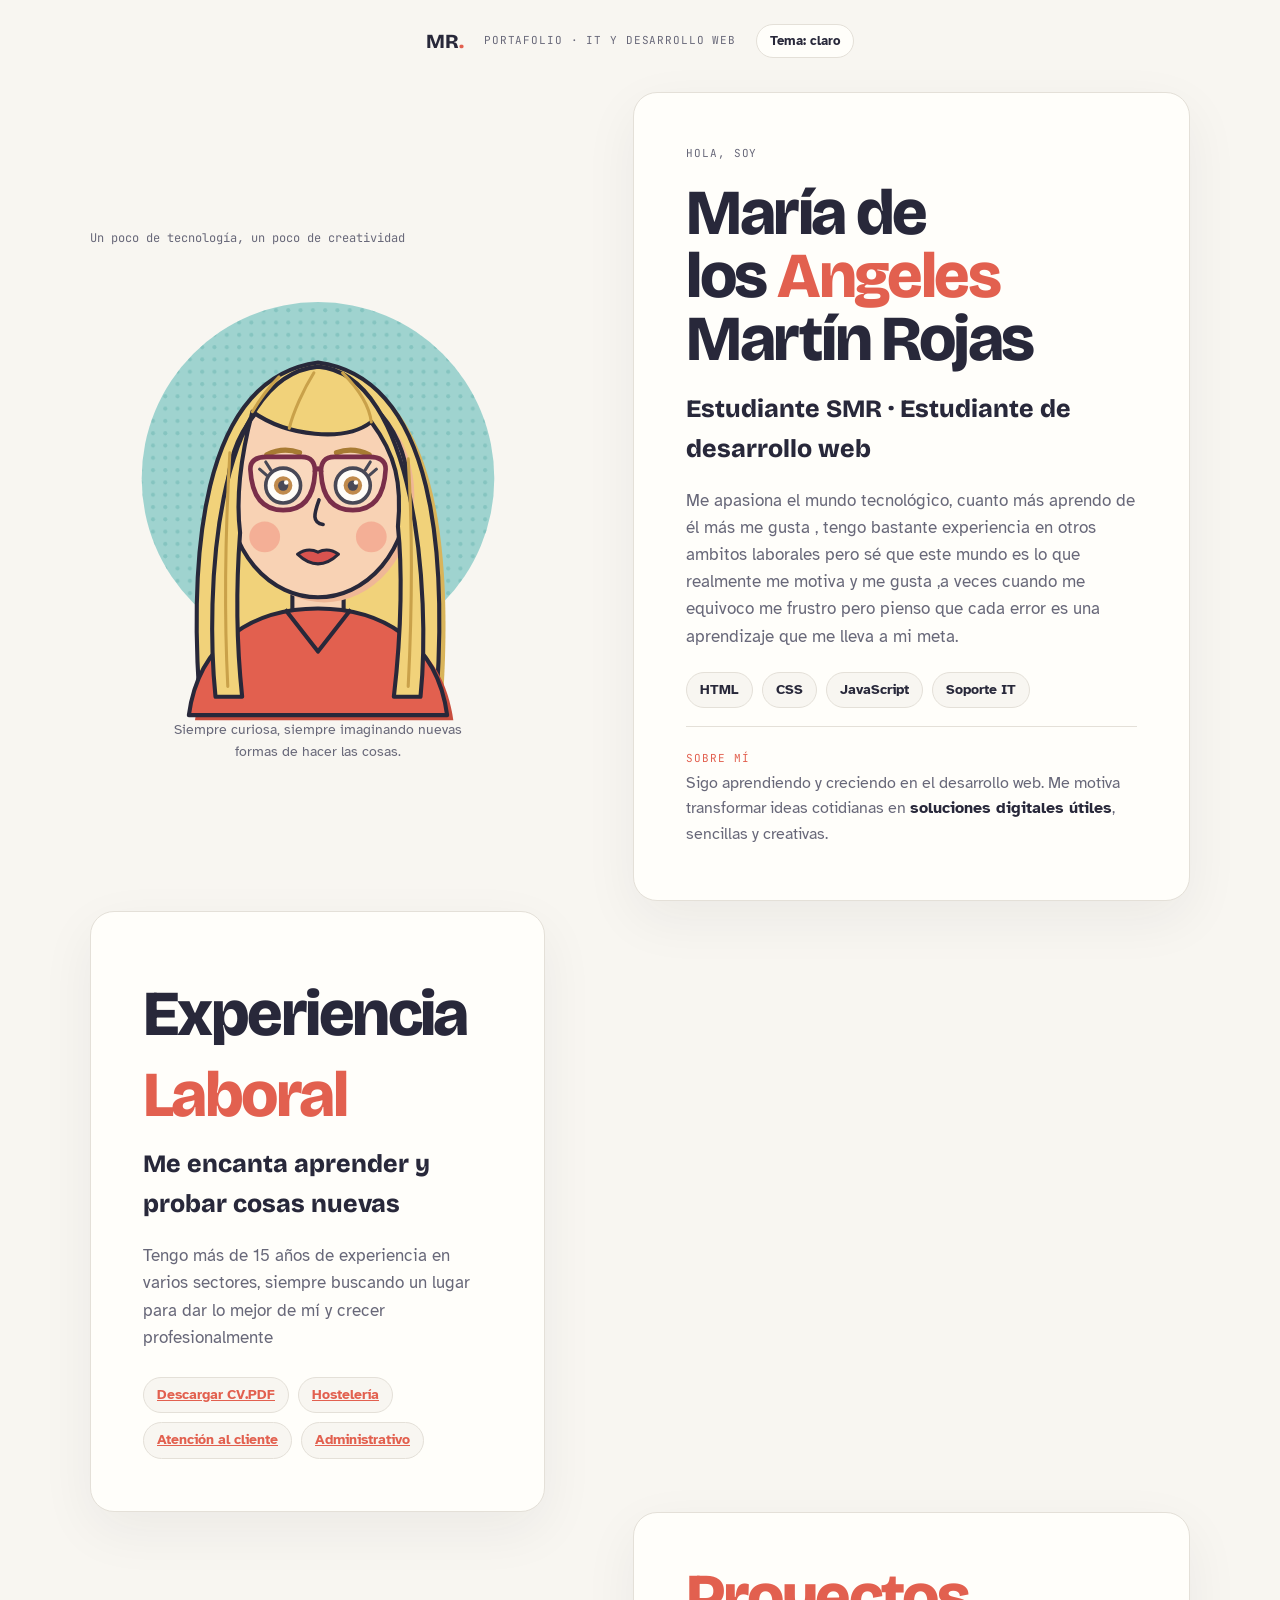
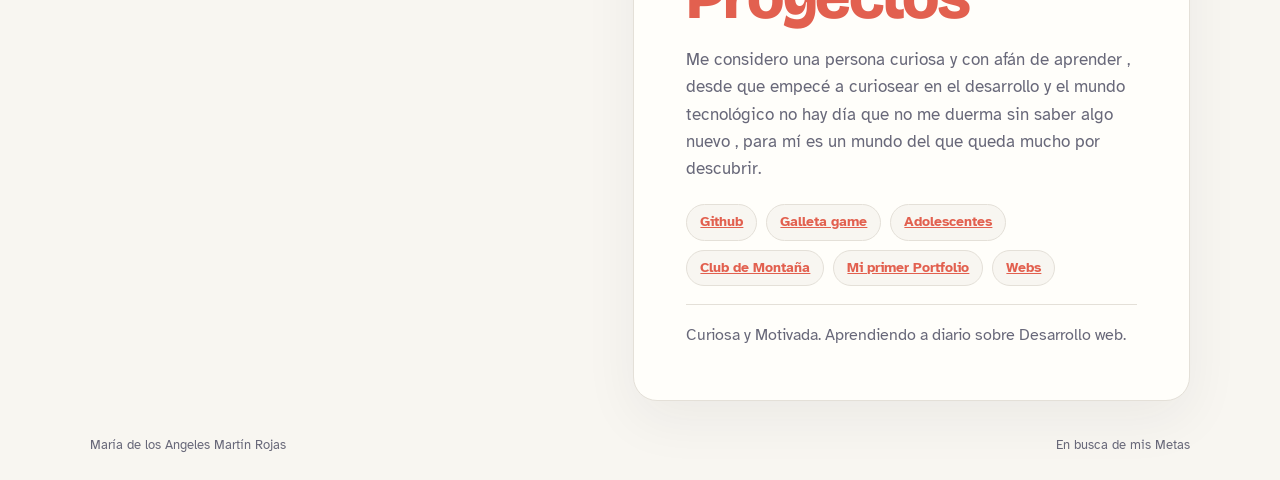
==== index.html @ b2c0e1b3 "avatar usabilidad" ====
<!doctype html>
<html lang="es">
  <head>
    <meta charset="utf-8" />
    <meta
      name="viewport"
      content="width=device-width,initial-scale=1,viewport-fit=cover"
    />
    <meta name="theme-color" content="#f8f6f1" />
    <meta
      name="description"
      content="Portafolio de María de los Angeles Martín Rojas, estudiante de SMR y desarrollo web. Descubre su experiencia, conocimientos y proyectos."
    />
    <link
      rel="canonical"
      href="https://portfoliomarian-a4roq7kuk-marianmmr8-3445.vercel.app/"
    />
    <meta property="og:type" content="website" />
    <meta
      property="og:url"
      content="https://portfoliomarian-a4roq7kuk-marianmmr8-3445.vercel.app/"
    />
    <meta
      property="og:title"
      content="María de los Angeles Martín Rojas | Portafolio"
    />
    <meta
      property="og:description"
      content="Portafolio de María de los Angeles Martín Rojas: experiencia laboral, conocimientos y proyectos de tecnología y desarrollo web."
    />
    <meta
      property="og:image"
      content="https://portfoliomarian-a4roq7kuk-marianmmr8-3445.vercel.app/avatar.png"
    />
    <meta
      property="og:image:alt"
      content="Avatar ilustrado de María de los Angeles Martín Rojas"
    />
    <meta property="og:site_name" content="Portafolio de María Martín Rojas" />
    <meta property="og:locale" content="es_ES" />
    <meta name="twitter:card" content="summary" />
    <meta
      name="twitter:image"
      content="https://portfoliomarian-a4roq7kuk-marianmmr8-3445.vercel.app/avatar.png"
    />
    <meta
      name="twitter:image:alt"
      content="Avatar ilustrado de María de los Angeles Martín Rojas"
    />
    <meta
      name="twitter:title"
      content="María de los Angeles Martín Rojas | Portafolio"
    />
    <meta
      name="twitter:description"
      content="Portafolio de María de los Angeles Martín Rojas: experiencia laboral, conocimientos y proyectos de tecnología y desarrollo web."
    />
    <title>María de los Angeles Martín Rojas | Portafolio</title>
    <script src="theme.js"></script>
    <link
      rel="stylesheet"
      href="https://fonts.googleapis.com/css2?family=Bricolage+Grotesque:opsz,wght@12..96,500;12..96,800&family=Atkinson+Hyperlegible:wght@400;700&family=JetBrains+Mono:wght@400;600&display=swap"
    />
    <link rel="stylesheet" href="styles.css" />
  </head>
  <body>
    <div class="wrap">
      <header class="site-header">
        <a class="brand" href="index.html" aria-label="María Martín Rojas, inicio"
          >MR<span>.</span></a
        >
        <span class="eyebrow">Portafolio · IT y desarrollo web</span>
        <button
          class="theme-toggle"
          type="button"
          data-theme-toggle
          aria-label="Cambiar a modo oscuro"
          aria-pressed="false"
        >
          Tema: claro
        </button>
      </header>

      <main>
        <section class="demo" aria-label="Presentación">
          <div class="stage-box">
            <span class="portrait-label"
              >Un poco de tecnología, un poco de creatividad</span>
            
            <div
              class="stage"
              id="stage"
              role="img"
              aria-label="Avatar ilustrado" >
              <div class="scene" id="scene"></div>
            </div>
            <p class="caption">
              Siempre curiosa, siempre imaginando nuevas formas de hacer las
              cosas.
            </p>
          </div>

          <article class="panel">
            <span class="eyebrow">Hola, soy</span>
            <h1>María de los <em>Angeles</em> Martín Rojas</h1>
            <p class="role">
              Estudiante SMR <span aria-hidden="true">·</span> Estudiante de
              desarrollo web
            </p>
            <p class="intro">
              Me apasiona el mundo tecnológico, cuanto más aprendo de él más me
              gusta , tengo bastante experiencia en otros ambitos laborales pero
              sé que este mundo es lo que realmente me motiva y me gusta ,a
              veces cuando me equivoco me frustro pero pienso que cada error es
              una aprendizaje que me lleva a mi meta.
            </p>
            <ul class="skills" aria-label="Conocimientos">
              <li>HTML</li>
              <li>CSS</li>
              <li>JavaScript</li>
              <li>Soporte IT</li>
            </ul>
            <div class="about">
              <span class="more">Sobre mí</span>
              <p>
                Sigo aprendiendo y creciendo en el desarrollo web. Me motiva
                transformar ideas cotidianas en
                <strong>soluciones digitales útiles</strong>, sencillas y
                creativas.
              </p>
            </div>
          </article>
          </section>
<!-- Seccion trabajo -->

<section class="demo" aria-label="Presentación">
          <div class="stage-box">
            <span class="portrait-label"></span>
          <article class="panel">
            <span class="eyebrow"></span>
            <h1>Experiencia</h1> <h1><em>Laboral</em></h1>
            <p class="role">
              <span aria-hidden="true"> Me encanta aprender y probar cosas nuevas</span> 
            </p>
            <p class="intro">
              Tengo más de 15 años de experiencia en varios sectores, siempre buscando un lugar para dar lo mejor de mí y crecer profesionalmente
             
            </p>
            <ul class="skills" aria-label="Conocimientos">
               <ul class="skills" aria-label="Conocimientos">
                <li><a href="mariancv.pdf" download alt = "descargar cv en pdf">Descargar CV.PDF</a> </li>
              <li><a href="trabajos.html" target="_blank">Hostelería</a> </li>
              <li> <a href="trabajosdependienta.html" target="_blank">Atención al cliente</a></li>
              <li> <a href="trabajosadministrativa.html" target="_blank">Administrativo</a></li>
            </ul>
             </div>
          </article>
</section>

<!-- seccion Proyectos -->
<section class="demo" aria-label="Presentación">
          <div class="stage-box">  </div>
          <article class="panel">
            <h1><em>Proyectos</em></h1>
            <p class="intro">
         Me considero una persona curiosa y con afán de aprender , desde que empecé a curiosear en el desarrollo y el mundo tecnológico no hay día que no me duerma sin saber algo nuevo , para mí es un mundo del que queda mucho por descubrir.
            </p>
            <ul class="skills" aria-label="Conocimientos">
               <li><a href="https://github.com/marianmmr8" target="_blank">Github</a></li>
                <li><a href="https://github.com/marianmmr8/galletagame" target="_blank">Galleta game</a> </li>
              <li> <a href="https://github.com/marianmmr8/adolescentes" target="_blank">Adolescentes</a></li>
              <li> <a href="https://github.com/marianmmr8/Clubdemontana" target="_blank">Club de Montaña</a></li>
            <li> <a href="https://github.com/marianmmr8/github.com-marianmmr8-Portfolio-cv-Marian" target="_blank">Mi primer Portfolio</a></li>
              <li> <a href="https://github.com/marianmmr8/miprimeritaweb-main" target="_blank">Webs</a></li>
            </ul>
          
            <div class="about">
             <p> Curiosa y Motivada. Aprendiendo a diario sobre Desarrollo web. </p>
            </div>
          </article>
          </section>  
         
        </section>
      </main>

      <footer class="site-footer">
        <span>María de los Angeles Martín Rojas</span>
        <span>En busca de mis Metas</span>
      </footer>
    </div>
  
    <script src="script.js" defer></script>
  </body>
</html>
---- styles.css ----
:root {
  color-scheme: light;
  --paper: #f8f6f1;
  --panel: #fffefa;
  --fg: #28283a;
  --muted: #686879;
  --rule: #e4e0d8;
  --accent: #e2604f;
  --accent-ink: #ffffff;
  --line: #28283a;
  --white: #fffdf8;
  --display: "Bricolage Grotesque", "Arial Narrow", system-ui, sans-serif;
  --body: "Atkinson Hyperlegible", system-ui, -apple-system, "Segoe UI", sans-serif;
  --mono: "JetBrains Mono", ui-monospace, "SFMono-Regular", Menlo, monospace;
}

:root[data-theme="dark"] {
  color-scheme: dark;
  --paper: #171821;
  --panel: #222330;
  --fg: #f2f0eb;
  --muted: #b3b2c0;
  --rule: #414252;
  --accent: #ff8978;
  --accent-ink: #222330;
  --line: #28283a;
  --white: #fffdf8;
}

* { box-sizing: border-box; }
html { scroll-behavior: smooth; }
body {
  margin: 0;
  min-height: 100vh;
  background: var(--paper);
  color: var(--fg);
  font-family: var(--body);
  font-size: 16px;
  line-height: 1.6;
  padding: 24px;
}
.wrap { max-width: 1100px; min-height: calc(100vh - 48px); margin: 0 auto; display: grid; grid-template-rows: auto 1fr auto; gap: 34px; }
.site-header { display: flex; justify-content: space-between; align-items: center; gap: 20px; max-width: 1100px;margin: 0 auto;}
.brand { font-family: var(--display); font-weight: 800; font-size: 20px; text-decoration: none; color: var(--fg); }
.brand span { color: var(--accent); }
.eyebrow { font-family: var(--mono); font-size: 11px; letter-spacing: .08em; text-transform: uppercase; color: var(--muted); }
.theme-toggle {
  border: 1px solid var(--rule);
  border-radius: 999px;
  padding: 8px 13px;
  background: var(--panel);
  color: var(--fg);
  font: 600 13px var(--body);
  cursor: pointer;
}
.theme-toggle:hover { border-color: var(--accent); }
.theme-toggle:focus-visible { outline: 3px solid var(--accent); outline-offset: 3px; }
a { color: var(--accent); }
.demo { display: grid; grid-template-columns: minmax(0, .9fr) minmax(0, 1.1fr); gap: clamp(28px, 7vw, 88px); align-items: center; }
.stage-box { display: grid; gap: 10px; min-width: 0; justify-items: center; }
.portrait-label { justify-self: start; font-family: var(--mono); font-size: 12px; color: var(--muted); }
.stage {
  --x: 0; --y: 0; --amp: .8;
  position: relative; width: 100%; max-width: 410px; aspect-ratio: 400 / 440;
  margin: 0 auto; perspective: 1400px; touch-action: pan-y;
}
.head, .scene { position: absolute; inset: 0; transform-style: preserve-3d; }
.scene.enter { animation: enter .45s cubic-bezier(.3,.7,.2,1); }
@keyframes enter { from { opacity: 0; translate: 0 18px; } to { opacity: 1; translate: 0 0; } }
.head { transform: rotate(calc(var(--x) * 3deg)); transform-origin: 50% 70%; }
.layer {
  position: absolute; inset: 0;
  transform: translate3d(
    calc(var(--x) * var(--dx) * var(--amp) * 1px),
    calc(var(--y) * var(--dy) * var(--amp) * 1px),
    0);
  transition: opacity .25s, filter .25s;
  will-change: transform;
}
.layer svg { width: 100%; height: 100%; display: block; overflow: visible; }
.blink svg { transform-origin: 50% 50.5%; animation: blink 5.5s infinite; }
@keyframes blink { 0%, 95%, 100% { transform: scaleY(1); } 97% { transform: scaleY(.08); } }
.caption { max-width: 34ch; text-align: center; margin: 0; color: var(--muted); font-size: 14px; }
.panel { background: var(--panel); border: 1px solid var(--rule); border-radius: 24px; padding: clamp(26px, 5vw, 52px); display: grid; gap: 18px; min-width: 0; box-shadow: 0 18px 55px rgba(40,40,58,.06); }
.panel h1 { font-family: var(--display); font-weight: 800; font-size: clamp(38px, 5vw, 64px); line-height: .99; margin: 0; letter-spacing: -.04em; text-wrap: balance; }
.panel h1 em { font-style: normal; color: var(--accent); }
.role { font-family: var(--display); font-weight: 800; font-size: clamp(19px, 2.2vw, 25px); margin: 0; }
.intro { color: var(--muted); margin: 0; font-size: 17px; }
.skills { display: flex; flex-wrap: wrap; gap: 9px; margin: 4px 0 0; padding: 0; list-style: none; }
.skills li { border: 1px solid var(--rule); border-radius: 999px; padding: 6px 13px; background: var(--paper); font-size: 14px; font-weight: 700; }
.about { border-top: 1px solid var(--rule); padding-top: 18px; color: var(--muted); }
.about p { margin: 0; }
.about strong { color: var(--fg); }
.more { font-family: var(--mono); font-size: 11px; letter-spacing: .08em; text-transform: uppercase; color: var(--accent); }
.site-footer { display: flex; justify-content: space-between; gap: 12px; color: var(--muted); font-size: 13px; }
@media (max-width: 760px) {
  body { padding: 18px; }
  .wrap { min-height: calc(100vh - 36px); gap: 24px; }
  .demo { grid-template-columns: 1fr; gap: 18px; }
  .stage { max-width: 330px; }
  .portrait-label { justify-self: center; }
  .panel { padding: 28px; }
}
@media (max-width: 420px) {
  .site-header { align-items: flex-start; flex-direction: column; gap: 4px; }
  .panel { padding: 24px 20px; }
  .site-footer { flex-direction: column; gap: 2px; }
}
@media (prefers-reduced-motion: reduce) {
  html { scroll-behavior: auto; }
  *, *::before, *::after { animation-duration: .01ms !important; animation-iteration-count: 1 !important; transition-duration: .01ms !important; }
}
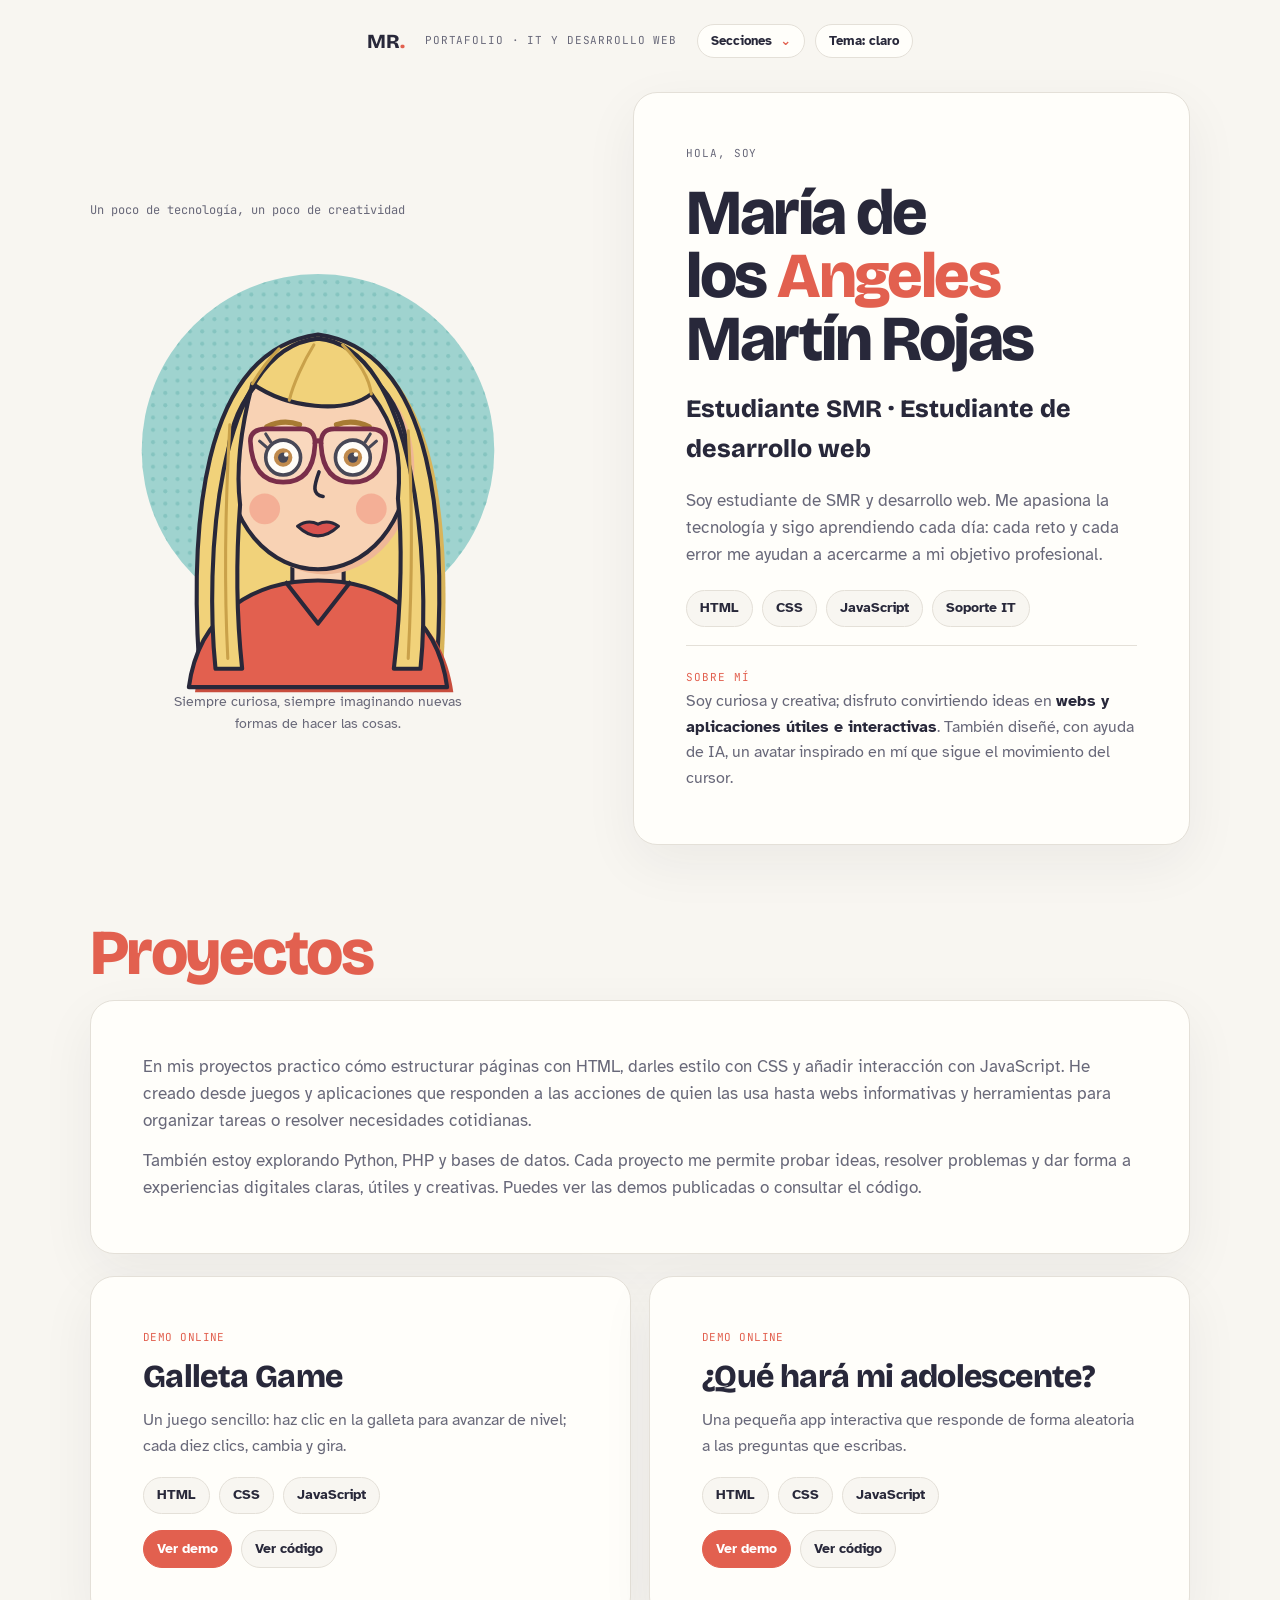
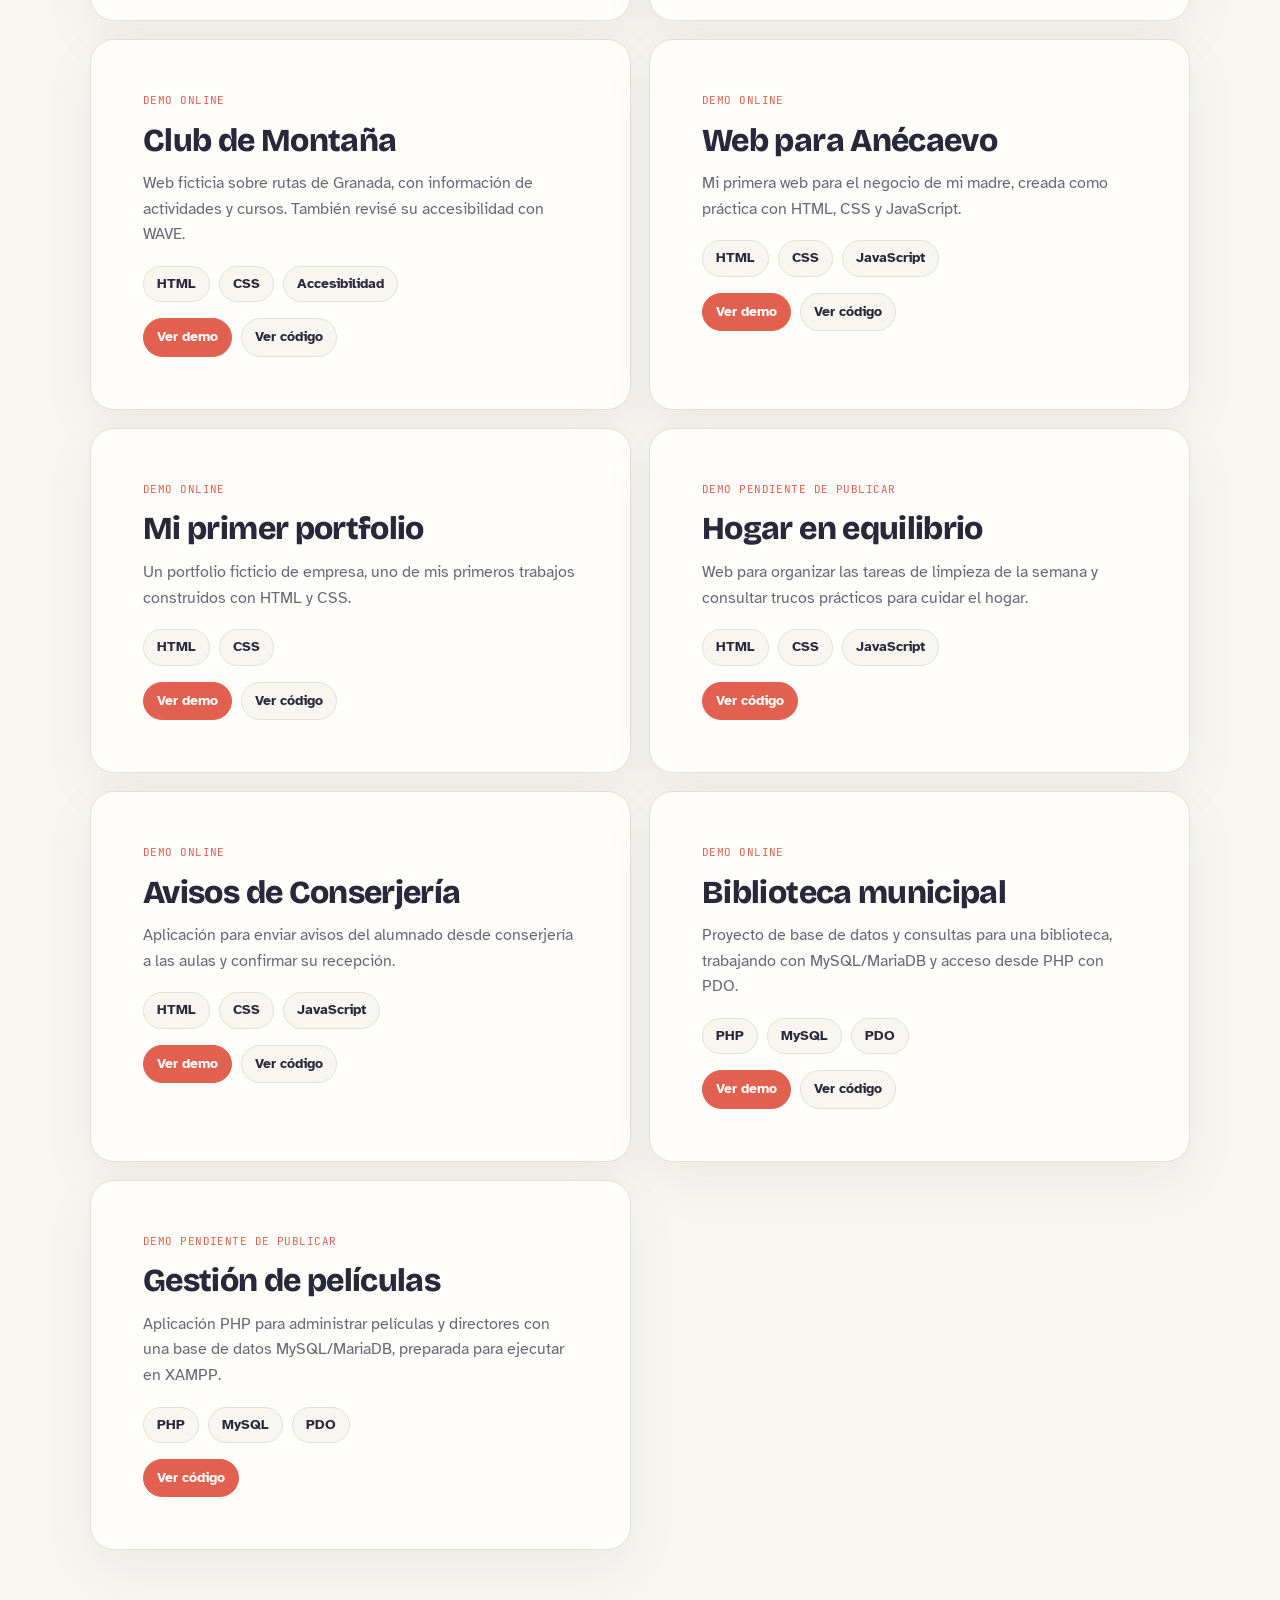
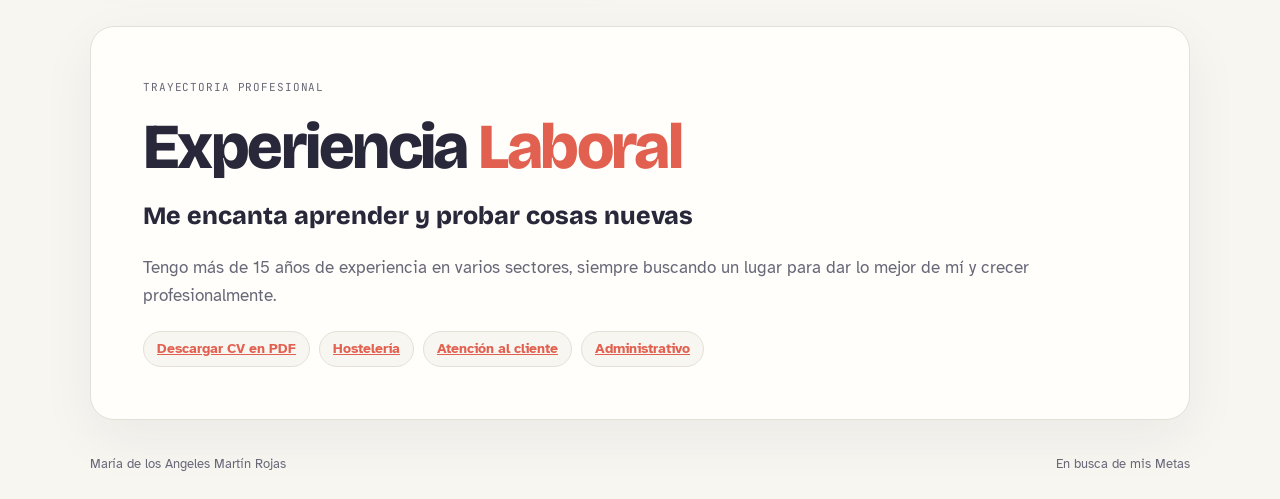
==== commit 2c2901c6: "correccion anchos" ====
--- a/index.html
+++ b/index.html
@@ -13,12 +13,12 @@
     />
     <link
       rel="canonical"
-      href="https://portfoliomarian-a4roq7kuk-marianmmr8-3445.vercel.app/"
+      href="https://portfoliomarian.vercel.app/"
     />
     <meta property="og:type" content="website" />
     <meta
       property="og:url"
-      content="https://portfoliomarian-a4roq7kuk-marianmmr8-3445.vercel.app/"
+      content="https://portfoliomarian.vercel.app/"
     />
     <meta
       property="og:title"
@@ -30,18 +30,21 @@
     />
     <meta
       property="og:image"
-      content="https://portfoliomarian-a4roq7kuk-marianmmr8-3445.vercel.app/avatar.png"
-    />
+      content="https://portfoliomarian.vercel.app/avatar1.911.png"
+    />
+    <meta property="og:image:type" content="image/png" />
+    <meta property="og:image:width" content="1738" />
+    <meta property="og:image:height" content="905" />
     <meta
       property="og:image:alt"
       content="Avatar ilustrado de María de los Angeles Martín Rojas"
     />
     <meta property="og:site_name" content="Portafolio de María Martín Rojas" />
     <meta property="og:locale" content="es_ES" />
-    <meta name="twitter:card" content="summary" />
+    <meta name="twitter:card" content="summary_large_image" />
     <meta
       name="twitter:image"
-      content="https://portfoliomarian-a4roq7kuk-marianmmr8-3445.vercel.app/avatar.png"
+      content="https://portfoliomarian.vercel.app/avatar169.png"
     />
     <meta
       name="twitter:image:alt"
@@ -70,19 +73,29 @@
           >MR<span>.</span></a
         >
         <span class="eyebrow">Portafolio · IT y desarrollo web</span>
-        <button
-          class="theme-toggle"
-          type="button"
-          data-theme-toggle
-          aria-label="Cambiar a modo oscuro"
-          aria-pressed="false"
-        >
-          Tema: claro
-        </button>
+        <div class="header-actions">
+          <details class="section-menu">
+            <summary>Secciones</summary>
+            <nav class="section-menu-links" aria-label="Navegación por secciones">
+              <a href="#about-title">Sobre mí</a>
+              <a href="#experience-title">Experiencia laboral</a>
+              <a href="#projects-title">Proyectos</a>
+            </nav>
+          </details>
+          <button
+            class="theme-toggle"
+            type="button"
+            data-theme-toggle
+            aria-label="Cambiar a modo oscuro"
+            aria-pressed="false"
+          >
+            Tema: claro
+          </button>
+        </div>
       </header>
 
       <main>
-        <section class="demo" aria-label="Presentación">
+        <section class="demo intro-section" aria-label="Presentación">
           <div class="stage-box">
             <span class="portrait-label"
               >Un poco de tecnología, un poco de creatividad</span>
@@ -100,19 +113,17 @@
             </p>
           </div>
 
-          <article class="panel">
+          <article class="panel" aria-labelledby="about-title">
             <span class="eyebrow">Hola, soy</span>
-            <h1>María de los <em>Angeles</em> Martín Rojas</h1>
+            <h1 id="about-title">María de los <em>Angeles</em> Martín Rojas</h1>
             <p class="role">
               Estudiante SMR <span aria-hidden="true">·</span> Estudiante de
               desarrollo web
             </p>
             <p class="intro">
-              Me apasiona el mundo tecnológico, cuanto más aprendo de él más me
-              gusta , tengo bastante experiencia en otros ambitos laborales pero
-              sé que este mundo es lo que realmente me motiva y me gusta ,a
-              veces cuando me equivoco me frustro pero pienso que cada error es
-              una aprendizaje que me lleva a mi meta.
+              Soy estudiante de SMR y desarrollo web. Me apasiona la tecnología
+              y sigo aprendiendo cada día: cada reto y cada error me ayudan a
+              acercarme a mi objetivo profesional.
             </p>
             <ul class="skills" aria-label="Conocimientos">
               <li>HTML</li>
@@ -123,63 +134,214 @@
             <div class="about">
               <span class="more">Sobre mí</span>
               <p>
-                Sigo aprendiendo y creciendo en el desarrollo web. Me motiva
-                transformar ideas cotidianas en
-                <strong>soluciones digitales útiles</strong>, sencillas y
-                creativas.
+                Soy curiosa y creativa; disfruto convirtiendo ideas en
+                <strong>webs y aplicaciones útiles e interactivas</strong>.
+                También diseñé, con ayuda de IA, un avatar inspirado en mí que
+                sigue el movimiento del cursor.
               </p>
             </div>
           </article>
-          </section>
-<!-- Seccion trabajo -->
-
-<section class="demo" aria-label="Presentación">
-          <div class="stage-box">
-            <span class="portrait-label"></span>
+        </section>
+
+        <section class="projects-section" aria-labelledby="projects-title" id="projects">
+          <div class="projects-heading">
+            <h1 id="projects-title"><em>Proyectos</em></h1>
+            <article class="panel project-overview">
+              <p>
+                En mis proyectos practico cómo estructurar páginas con HTML,
+                darles estilo con CSS y añadir interacción con JavaScript.
+                He creado desde juegos y aplicaciones que responden a las
+                acciones de quien las usa hasta webs informativas y herramientas
+                para organizar tareas o resolver necesidades cotidianas.
+              </p>
+              <p>
+                También estoy explorando Python, PHP y bases de datos. Cada
+                proyecto me permite probar ideas, resolver problemas y dar
+                forma a experiencias digitales claras, útiles y creativas.
+                Puedes ver las demos publicadas o consultar el código.
+              </p>
+            </article>
+          </div>
+
+          <div class="project-grid">
+            <article class="panel project-card">
+              <span class="project-status">Demo online</span>
+              <h2>Galleta Game</h2>
+              <p>
+                Un juego sencillo: haz clic en la galleta para avanzar de nivel;
+                cada diez clics, cambia y gira.
+              </p>
+              <ul class="skills" aria-label="Tecnologías de Galleta Game">
+                <li>HTML</li>
+                <li>CSS</li>
+                <li>JavaScript</li>
+              </ul>
+              <div class="project-links">
+                <a href="https://galletitagame.netlify.app" target="_blank" rel="noopener noreferrer">Ver demo</a>
+                <a href="https://github.com/marianmmr8/galletagame" target="_blank" rel="noopener noreferrer">Ver código</a>
+              </div>
+            </article>
+
+            <article class="panel project-card">
+              <span class="project-status">Demo online</span>
+              <h2>¿Qué hará mi adolescente?</h2>
+              <p>
+                Una pequeña app interactiva que responde de forma aleatoria a
+                las preguntas que escribas.
+              </p>
+              <ul class="skills" aria-label="Tecnologías de ¿Qué hará mi adolescente?">
+                <li>HTML</li>
+                <li>CSS</li>
+                <li>JavaScript</li>
+              </ul>
+              <div class="project-links">
+                <a href="https://queharamiadolescente.netlify.app" target="_blank" rel="noopener noreferrer">Ver demo</a>
+                <a href="https://github.com/marianmmr8/adolescentes" target="_blank" rel="noopener noreferrer">Ver código</a>
+              </div>
+            </article>
+
+            <article class="panel project-card">
+              <span class="project-status">Demo online</span>
+              <h2>Club de Montaña</h2>
+              <p>
+                Web ficticia sobre rutas de Granada, con información de
+                actividades y cursos. También revisé su accesibilidad con WAVE.
+              </p>
+              <ul class="skills" aria-label="Tecnologías de Club de Montaña">
+                <li>HTML</li>
+                <li>CSS</li>
+                <li>Accesibilidad</li>
+              </ul>
+              <div class="project-links">
+                <a href="https://clubdemontana.netlify.app" target="_blank" rel="noopener noreferrer">Ver demo</a>
+                <a href="https://github.com/marianmmr8/Clubdemontana" target="_blank" rel="noopener noreferrer">Ver código</a>
+              </div>
+            </article>
+
+            <article class="panel project-card">
+              <span class="project-status">Demo online</span>
+              <h2>Web para Anécaevo</h2>
+              <p>
+                Mi primera web para el negocio de mi madre, creada como práctica
+                con HTML, CSS y JavaScript.
+              </p>
+              <ul class="skills" aria-label="Tecnologías de la web para Anécaevo">
+                <li>HTML</li>
+                <li>CSS</li>
+                <li>JavaScript</li>
+              </ul>
+              <div class="project-links">
+                <a href="https://anecaevo.netlify.app" target="_blank" rel="noopener noreferrer">Ver demo</a>
+                <a href="https://github.com/marianmmr8/miprimeritaweb-main" target="_blank" rel="noopener noreferrer">Ver código</a>
+              </div>
+            </article>
+
+            <article class="panel project-card">
+              <span class="project-status">Demo online</span>
+              <h2>Mi primer portfolio</h2>
+              <p>
+                Un portfolio ficticio de empresa, uno de mis primeros trabajos
+                construidos con HTML y CSS.
+              </p>
+              <ul class="skills" aria-label="Tecnologías de Mi primer portfolio">
+                <li>HTML</li>
+                <li>CSS</li>
+              </ul>
+              <div class="project-links">
+                <a href="https://mariansweb.netlify.app" target="_blank" rel="noopener noreferrer">Ver demo</a>
+                <a href="https://github.com/marianmmr8/PORTFOLIO-N1" target="_blank" rel="noopener noreferrer">Ver código</a>
+              </div>
+            </article>
+
+            <article class="panel project-card">
+              <span class="project-status">Demo pendiente de publicar</span>
+              <h2>Hogar en equilibrio</h2>
+              <p>
+                Web para organizar las tareas de limpieza de la semana y
+                consultar trucos prácticos para cuidar el hogar.
+              </p>
+              <ul class="skills" aria-label="Tecnologías de Hogar en equilibrio">
+                <li>HTML</li>
+                <li>CSS</li>
+                <li>JavaScript</li>
+              </ul>
+              <div class="project-links">
+                <a href="https://github.com/marianmmr8/proyecto-web-amas-de-casa" target="_blank" rel="noopener noreferrer">Ver código</a>
+              </div>
+            </article>
+
+            <article class="panel project-card">
+              <span class="project-status">Demo online</span>
+              <h2>Avisos de Conserjería</h2>
+              <p>
+                Aplicación para enviar avisos del alumnado desde conserjería a
+                las aulas y confirmar su recepción.
+              </p>
+              <ul class="skills" aria-label="Tecnologías de Avisos de Conserjería">
+                <li>HTML</li>
+                <li>CSS</li>
+                <li>JavaScript</li>
+              </ul>
+              <div class="project-links">
+                <a href="https://avisos-conserjeria.vercel.app/" target="_blank" rel="noopener noreferrer">Ver demo</a>
+                <a href="https://github.com/marianmmr8/avisos-conserjeria" target="_blank" rel="noopener noreferrer">Ver código</a>
+              </div>
+            </article>
+
+            <article class="panel project-card">
+              <span class="project-status">Demo online</span>
+              <h2>Biblioteca municipal</h2>
+              <p>
+                Proyecto de base de datos y consultas para una biblioteca,
+                trabajando con MySQL/MariaDB y acceso desde PHP con PDO.
+              </p>
+              <ul class="skills" aria-label="Tecnologías de Biblioteca municipal">
+                <li>PHP</li>
+                <li>MySQL</li>
+                <li>PDO</li>
+              </ul>
+              <div class="project-links">
+                <a href="https://regbibliotecamunicipal.vercel.app/" target="_blank" rel="noopener noreferrer">Ver demo</a>
+                <a href="https://github.com/marianmmr8/biblioteca" target="_blank" rel="noopener noreferrer">Ver código</a>
+              </div>
+            </article>
+
+            <article class="panel project-card">
+              <span class="project-status">Demo pendiente de publicar</span>
+              <h2>Gestión de películas</h2>
+              <p>
+                Aplicación PHP para administrar películas y directores con una
+                base de datos MySQL/MariaDB, preparada para ejecutar en XAMPP.
+              </p>
+              <ul class="skills" aria-label="Tecnologías de Gestión de películas">
+                <li>PHP</li>
+                <li>MySQL</li>
+                <li>PDO</li>
+              </ul>
+              <div class="project-links">
+                <a href="https://github.com/marianmmr8/peliculas" target="_blank" rel="noopener noreferrer">Ver código</a>
+              </div>
+            </article>
+
+          </div>
+        </section>
+
+        <section class="experience-section" aria-labelledby="experience-title" id="experience">
           <article class="panel">
-            <span class="eyebrow"></span>
-            <h1>Experiencia</h1> <h1><em>Laboral</em></h1>
-            <p class="role">
-              <span aria-hidden="true"> Me encanta aprender y probar cosas nuevas</span> 
+            <span class="eyebrow">Trayectoria profesional</span>
+            <h1 id="experience-title">Experiencia <em>Laboral</em></h1>
+            <p class="role">Me encanta aprender y probar cosas nuevas</p>
+            <p class="intro">
+              Tengo más de 15 años de experiencia en varios sectores, siempre
+              buscando un lugar para dar lo mejor de mí y crecer profesionalmente.
             </p>
-            <p class="intro">
-              Tengo más de 15 años de experiencia en varios sectores, siempre buscando un lugar para dar lo mejor de mí y crecer profesionalmente
-             
-            </p>
-            <ul class="skills" aria-label="Conocimientos">
-               <ul class="skills" aria-label="Conocimientos">
-                <li><a href="mariancv.pdf" download alt = "descargar cv en pdf">Descargar CV.PDF</a> </li>
-              <li><a href="trabajos.html" target="_blank">Hostelería</a> </li>
-              <li> <a href="trabajosdependienta.html" target="_blank">Atención al cliente</a></li>
-              <li> <a href="trabajosadministrativa.html" target="_blank">Administrativo</a></li>
+            <ul class="skills" aria-label="Experiencia y currículum">
+              <li><a href="mariancv.pdf" download>Descargar CV en PDF</a></li>
+              <li><a href="trabajos.html" target="_blank" rel="noopener noreferrer">Hostelería</a></li>
+              <li><a href="trabajosdependienta.html" target="_blank" rel="noopener noreferrer">Atención al cliente</a></li>
+              <li><a href="trabajosadministrativa.html" target="_blank" rel="noopener noreferrer">Administrativo</a></li>
             </ul>
-             </div>
           </article>
-</section>
-
-<!-- seccion Proyectos -->
-<section class="demo" aria-label="Presentación">
-          <div class="stage-box">  </div>
-          <article class="panel">
-            <h1><em>Proyectos</em></h1>
-            <p class="intro">
-         Me considero una persona curiosa y con afán de aprender , desde que empecé a curiosear en el desarrollo y el mundo tecnológico no hay día que no me duerma sin saber algo nuevo , para mí es un mundo del que queda mucho por descubrir.
-            </p>
-            <ul class="skills" aria-label="Conocimientos">
-               <li><a href="https://github.com/marianmmr8" target="_blank">Github</a></li>
-                <li><a href="https://github.com/marianmmr8/galletagame" target="_blank">Galleta game</a> </li>
-              <li> <a href="https://github.com/marianmmr8/adolescentes" target="_blank">Adolescentes</a></li>
-              <li> <a href="https://github.com/marianmmr8/Clubdemontana" target="_blank">Club de Montaña</a></li>
-            <li> <a href="https://github.com/marianmmr8/github.com-marianmmr8-Portfolio-cv-Marian" target="_blank">Mi primer Portfolio</a></li>
-              <li> <a href="https://github.com/marianmmr8/miprimeritaweb-main" target="_blank">Webs</a></li>
-            </ul>
-          
-            <div class="about">
-             <p> Curiosa y Motivada. Aprendiendo a diario sobre Desarrollo web. </p>
-            </div>
-          </article>
-          </section>  
-         
         </section>
       </main>
 
--- a/styles.css
+++ b/styles.css
@@ -40,10 +40,21 @@
   padding: 24px;
 }
 .wrap { max-width: 1100px; min-height: calc(100vh - 48px); margin: 0 auto; display: grid; grid-template-rows: auto 1fr auto; gap: 34px; }
+main { display: grid; align-content: start; gap: clamp(42px, 7vw, 76px); }
 .site-header { display: flex; justify-content: space-between; align-items: center; gap: 20px; max-width: 1100px;margin: 0 auto;}
+.header-actions { display: flex; align-items: center; gap: 10px; }
 .brand { font-family: var(--display); font-weight: 800; font-size: 20px; text-decoration: none; color: var(--fg); }
 .brand span { color: var(--accent); }
 .eyebrow { font-family: var(--mono); font-size: 11px; letter-spacing: .08em; text-transform: uppercase; color: var(--muted); }
+.section-menu { position: relative; }
+.section-menu summary { border: 1px solid var(--rule); border-radius: 999px; padding: 8px 13px; background: var(--panel); color: var(--fg); font: 600 13px var(--body); cursor: pointer; list-style: none; }
+.section-menu summary::-webkit-details-marker { display: none; }
+.section-menu summary::after { content: "⌄"; margin-left: 8px; color: var(--accent); }
+.section-menu[open] summary { border-color: var(--accent); }
+.section-menu summary:focus-visible { outline: 3px solid var(--accent); outline-offset: 3px; }
+.section-menu-links { position: absolute; z-index: 2; top: calc(100% + 8px); right: 0; display: grid; min-width: 190px; gap: 4px; padding: 8px; border: 1px solid var(--rule); border-radius: 14px; background: var(--panel); box-shadow: 0 12px 30px rgba(40,40,58,.14); }
+.section-menu-links a { padding: 8px 10px; border-radius: 8px; color: var(--fg); font-size: 14px; text-decoration: none; }
+.section-menu-links a:hover, .section-menu-links a:focus-visible { background: var(--paper); color: var(--accent); outline: none; }
 .theme-toggle {
   border: 1px solid var(--rule);
   border-radius: 999px;
@@ -57,6 +68,15 @@
 .theme-toggle:focus-visible { outline: 3px solid var(--accent); outline-offset: 3px; }
 a { color: var(--accent); }
 .demo { display: grid; grid-template-columns: minmax(0, .9fr) minmax(0, 1.1fr); gap: clamp(28px, 7vw, 88px); align-items: center; }
+.intro-section {
+  grid-template-columns: minmax(0, .9fr) minmax(0, 1.1fr);
+  gap: clamp(28px, 7vw, 88px);
+  align-items: stretch;
+}
+.intro-section .stage-box { width: 100%; align-content: center; }
+.intro-section .stage { max-width: 410px; }
+.intro-section > .panel { width: 100%; max-width: none; margin: 0; }
+.experience-section > .panel { width: 100%; }
 .stage-box { display: grid; gap: 10px; min-width: 0; justify-items: center; }
 .portrait-label { justify-self: start; font-family: var(--mono); font-size: 12px; color: var(--muted); }
 .stage {
@@ -84,6 +104,22 @@
 .panel { background: var(--panel); border: 1px solid var(--rule); border-radius: 24px; padding: clamp(26px, 5vw, 52px); display: grid; gap: 18px; min-width: 0; box-shadow: 0 18px 55px rgba(40,40,58,.06); }
 .panel h1 { font-family: var(--display); font-weight: 800; font-size: clamp(38px, 5vw, 64px); line-height: .99; margin: 0; letter-spacing: -.04em; text-wrap: balance; }
 .panel h1 em { font-style: normal; color: var(--accent); }
+.projects-section { display: grid; gap: 22px; }
+.projects-heading { display: grid; gap: 16px; }
+.projects-heading h1 { font-family: var(--display); font-weight: 800; font-size: clamp(38px, 5vw, 64px); line-height: .99; margin: 0; letter-spacing: -.04em; }
+.projects-heading h1 em { font-style: normal; color: var(--accent); }
+.project-overview { width: 100%; gap: 12px; }
+.project-overview p { margin: 0; color: var(--muted); font-size: 17px; }
+.project-grid { display: grid; grid-template-columns: repeat(2, minmax(0, 1fr)); gap: 18px; }
+.project-card { align-content: start; gap: 14px; }
+.project-card h2 { font-family: var(--display); font-weight: 800; font-size: clamp(24px, 3vw, 32px); line-height: 1.05; margin: 0; letter-spacing: -.02em; text-wrap: balance; }
+.project-card > p { color: var(--muted); margin: 0; }
+.project-status { font-family: var(--mono); font-size: 11px; letter-spacing: .04em; text-transform: uppercase; color: var(--accent); }
+.project-links { display: flex; flex-wrap: wrap; gap: 9px; margin-top: 2px; }
+.project-links a { border: 1px solid var(--rule); border-radius: 999px; padding: 7px 13px; background: var(--paper); color: var(--fg); font-size: 14px; font-weight: 700; text-decoration: none; }
+.project-links a:first-child { border-color: var(--accent); background: var(--accent); color: var(--accent-ink); }
+.project-links a:hover { border-color: var(--accent); }
+.project-links a:focus-visible { outline: 3px solid var(--accent); outline-offset: 3px; }
 .role { font-family: var(--display); font-weight: 800; font-size: clamp(19px, 2.2vw, 25px); margin: 0; }
 .intro { color: var(--muted); margin: 0; font-size: 17px; }
 .skills { display: flex; flex-wrap: wrap; gap: 9px; margin: 4px 0 0; padding: 0; list-style: none; }
@@ -97,12 +133,14 @@
   body { padding: 18px; }
   .wrap { min-height: calc(100vh - 36px); gap: 24px; }
   .demo { grid-template-columns: 1fr; gap: 18px; }
+  .project-grid { grid-template-columns: 1fr; }
   .stage { max-width: 330px; }
   .portrait-label { justify-self: center; }
   .panel { padding: 28px; }
 }
 @media (max-width: 420px) {
   .site-header { align-items: flex-start; flex-direction: column; gap: 4px; }
+  .header-actions { width: 100%; justify-content: space-between; }
   .panel { padding: 24px 20px; }
   .site-footer { flex-direction: column; gap: 2px; }
 }
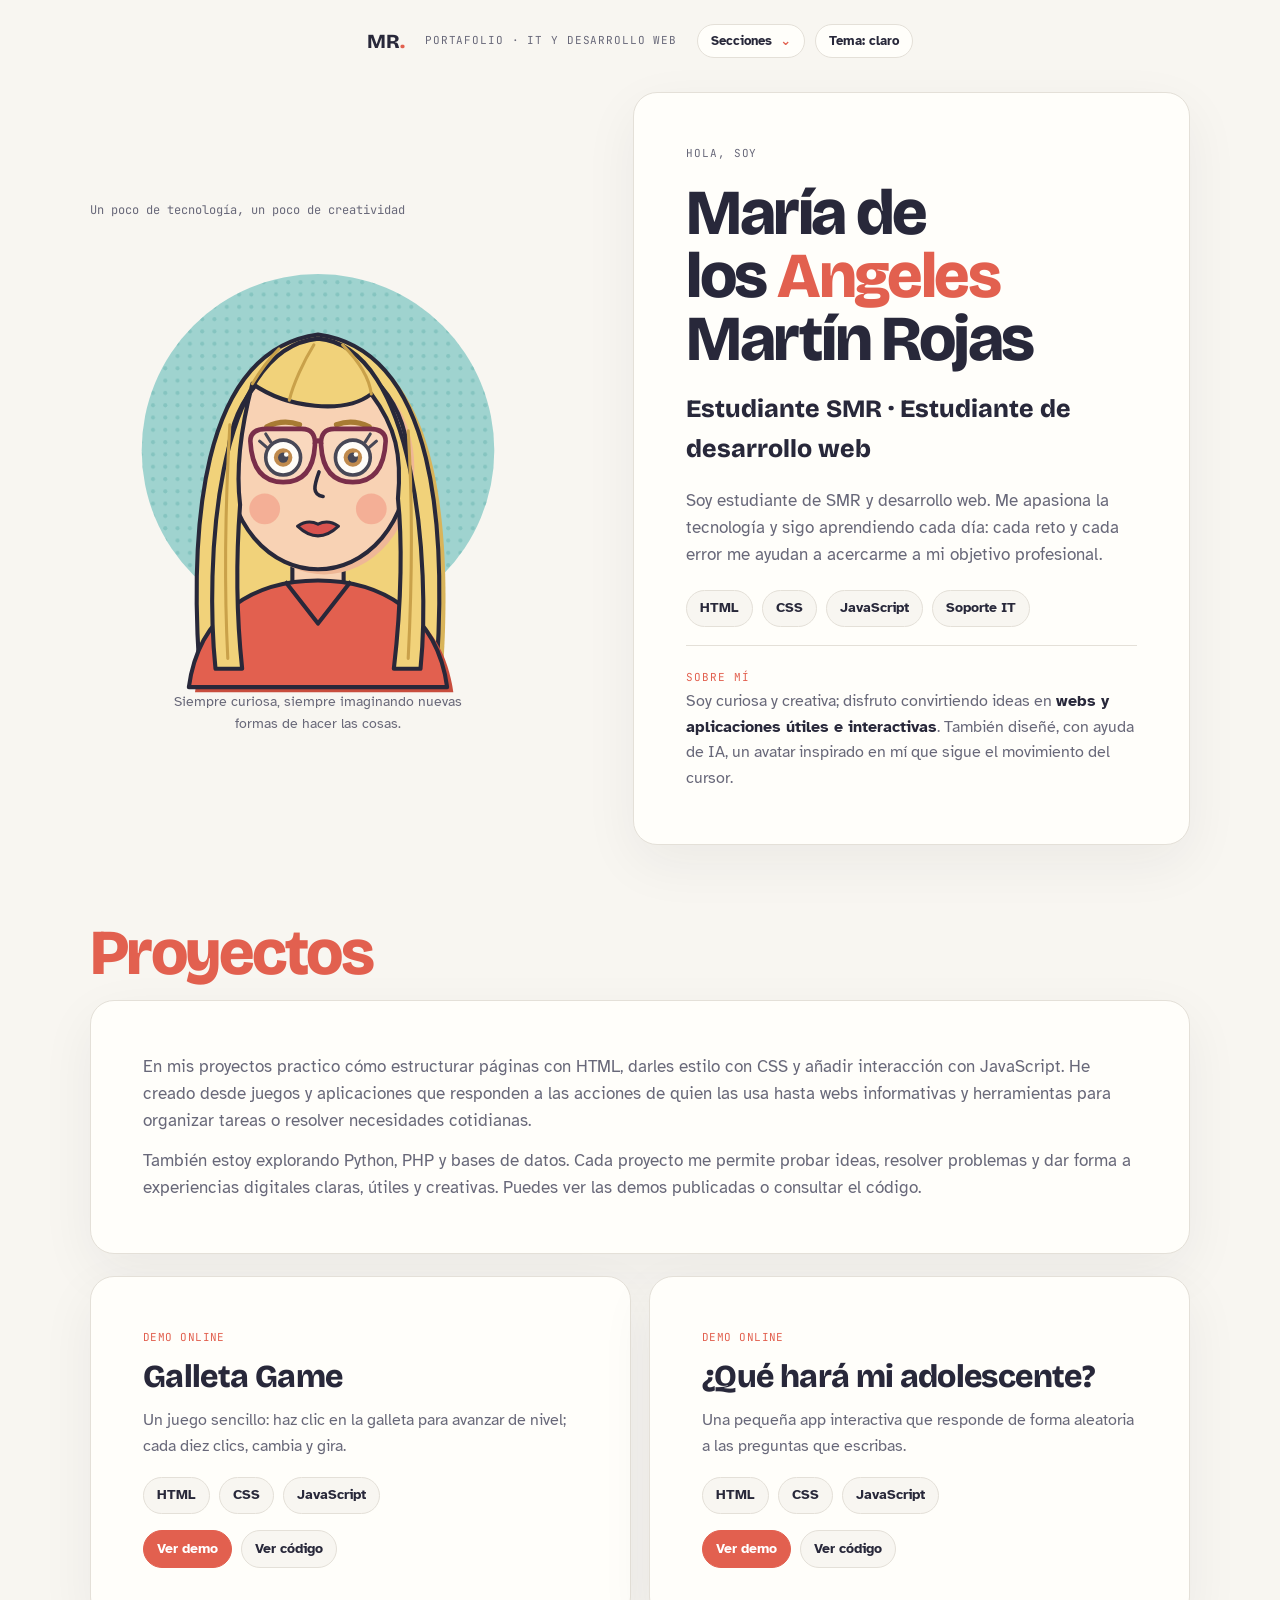
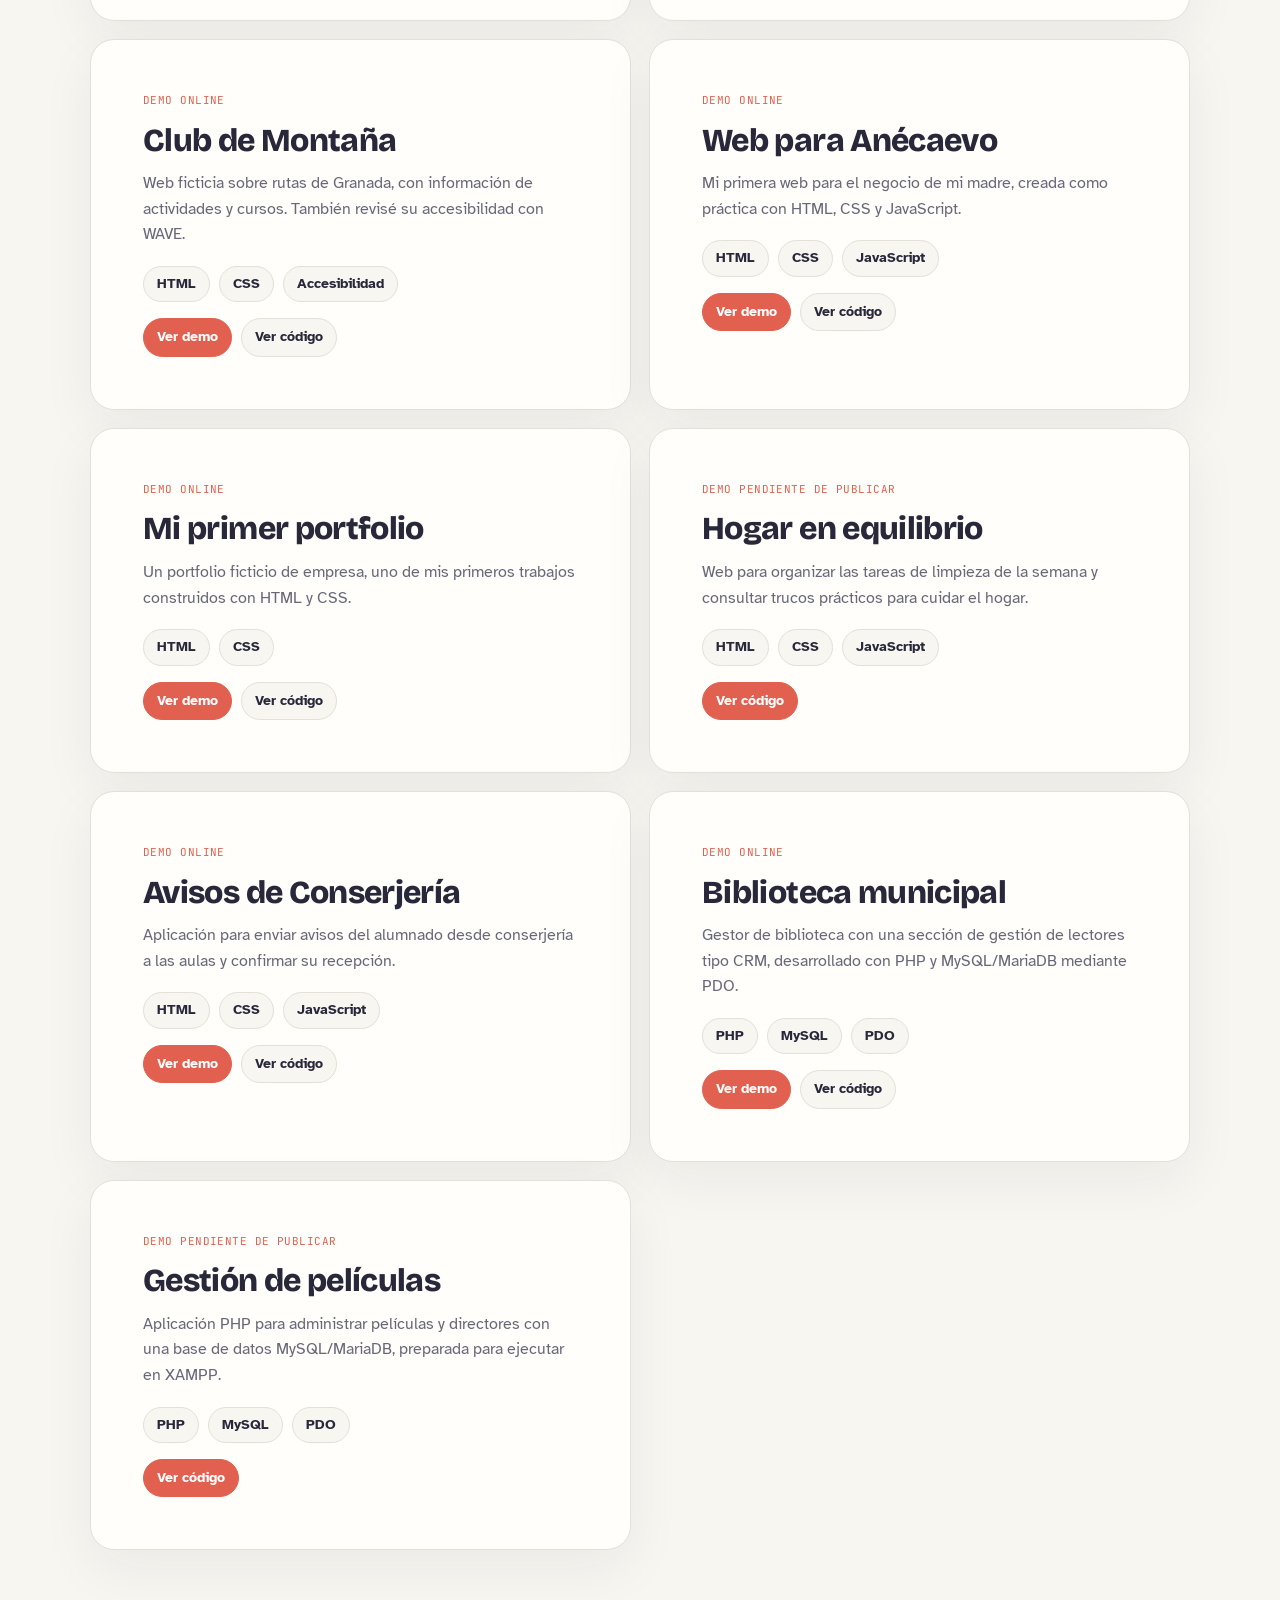
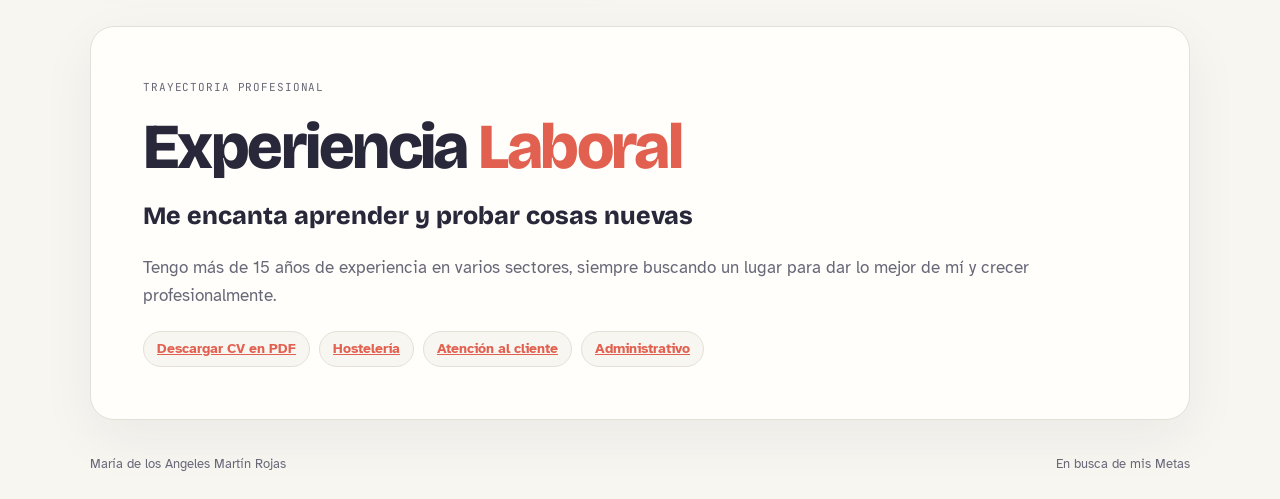
==== commit c8a7399c: "dominio biblioteca subido" ====
--- a/index.html
+++ b/index.html
@@ -292,8 +292,8 @@
               <span class="project-status">Demo online</span>
               <h2>Biblioteca municipal</h2>
               <p>
-                Proyecto de base de datos y consultas para una biblioteca,
-                trabajando con MySQL/MariaDB y acceso desde PHP con PDO.
+                Gestor de biblioteca con una sección de gestión de lectores
+                tipo CRM, desarrollado con PHP y MySQL/MariaDB mediante PDO.
               </p>
               <ul class="skills" aria-label="Tecnologías de Biblioteca municipal">
                 <li>PHP</li>
@@ -301,7 +301,7 @@
                 <li>PDO</li>
               </ul>
               <div class="project-links">
-                <a href="https://regbibliotecamunicipal.vercel.app/" target="_blank" rel="noopener noreferrer">Ver demo</a>
+                <a href="https://bibliotecaapp.freedev.app/" target="_blank" rel="noopener noreferrer">Ver demo</a>
                 <a href="https://github.com/marianmmr8/biblioteca" target="_blank" rel="noopener noreferrer">Ver código</a>
               </div>
             </article>
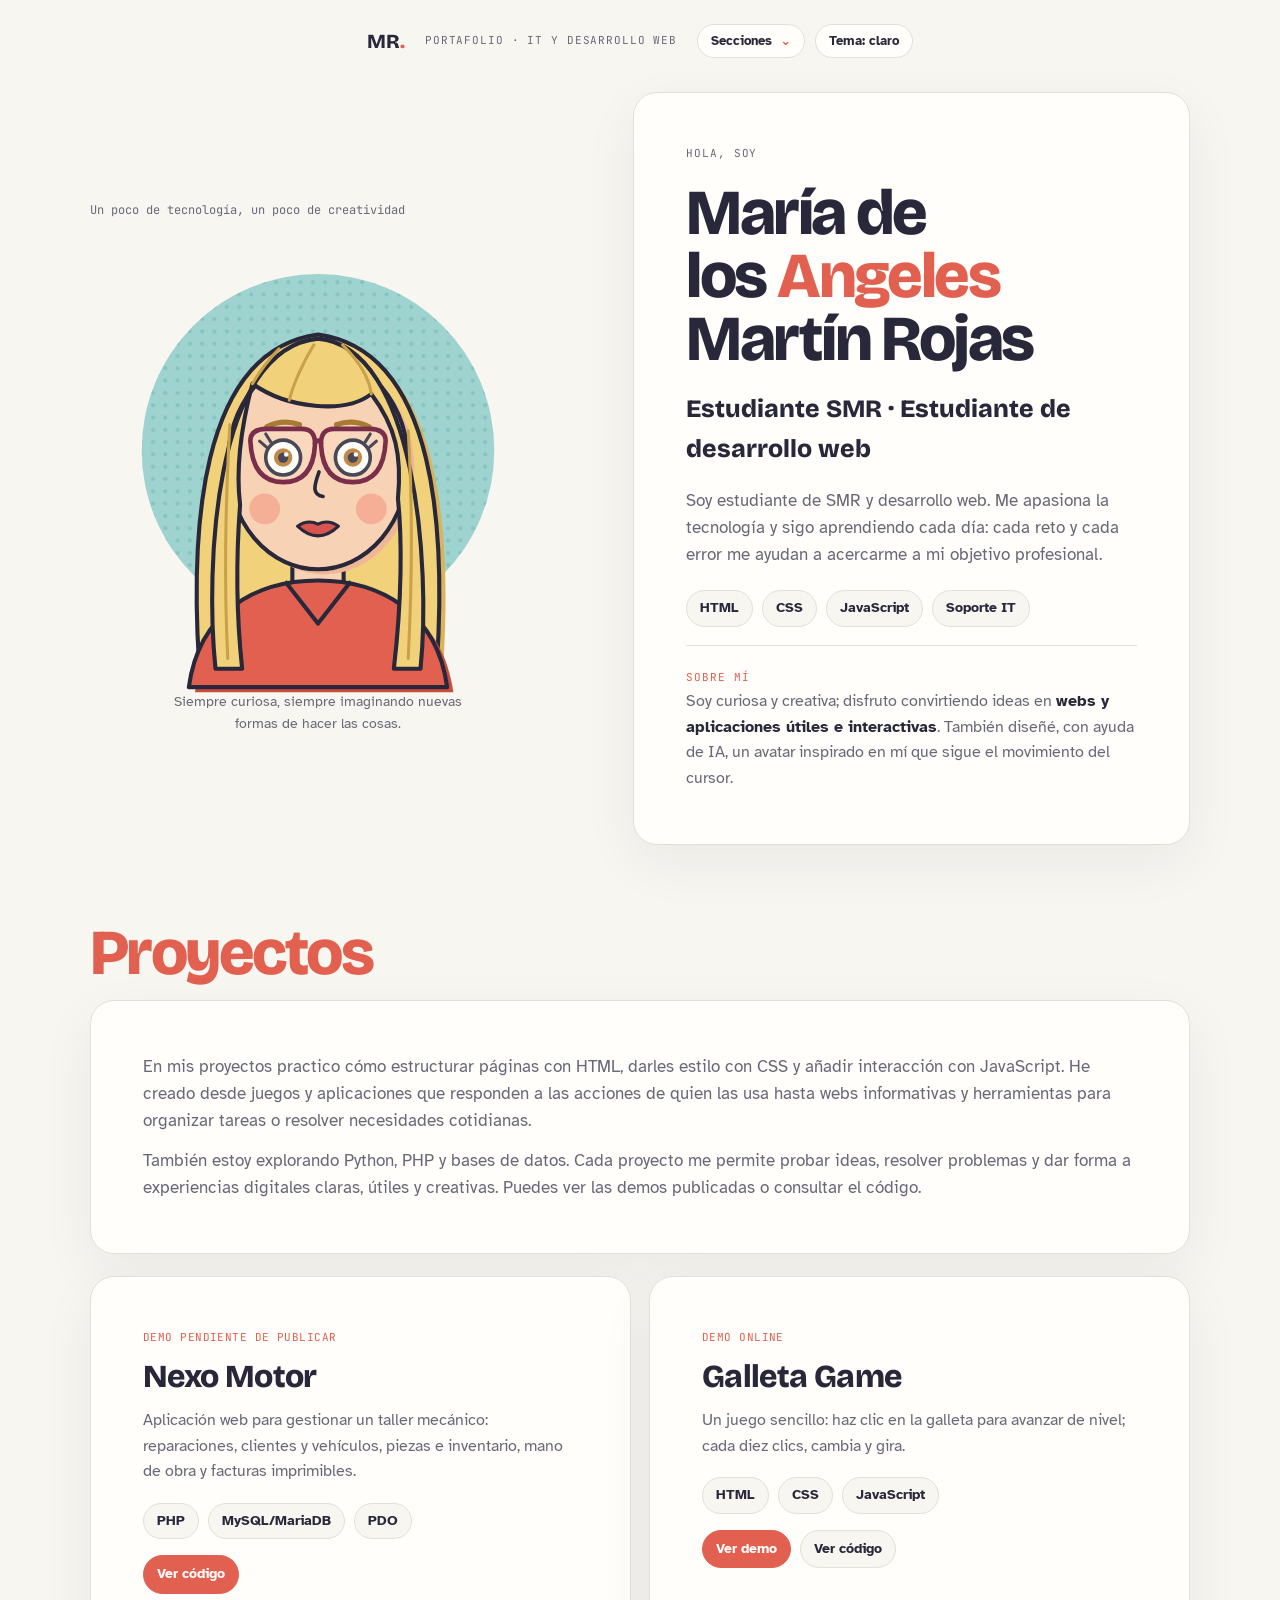
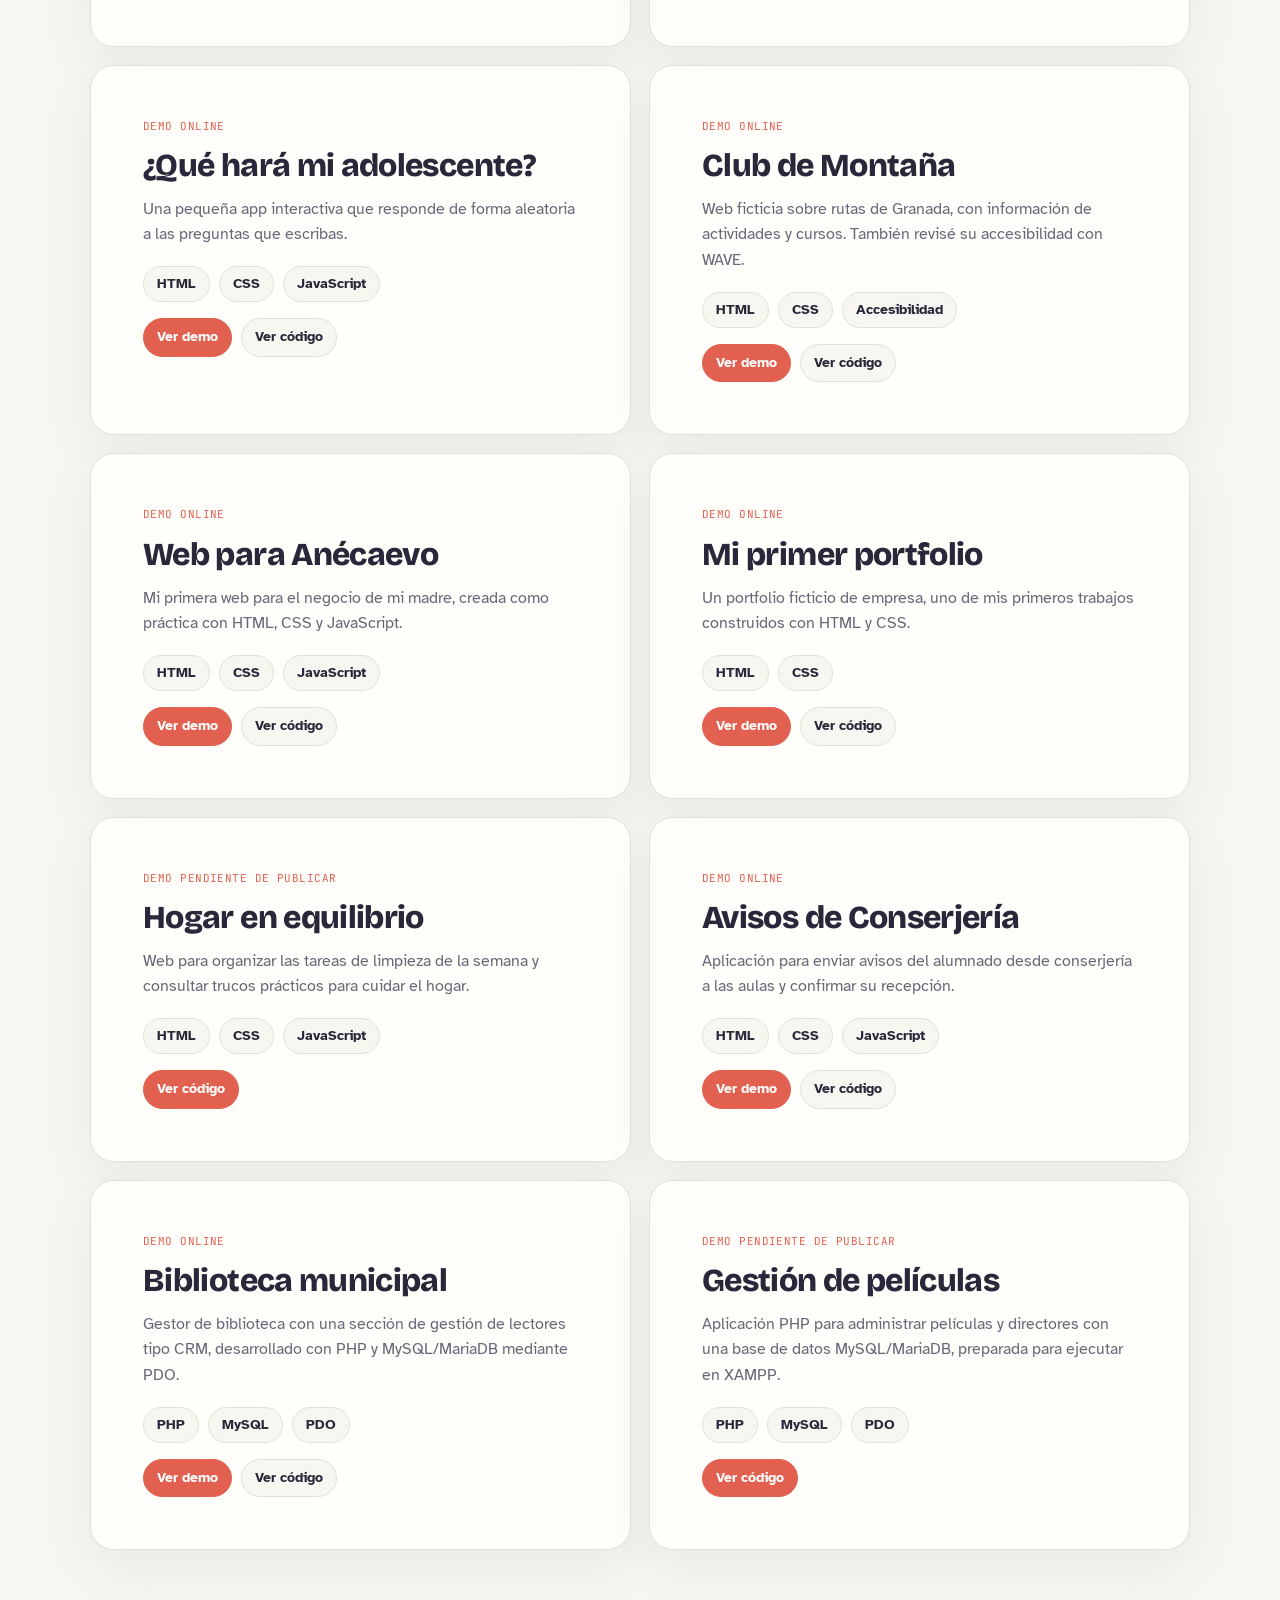
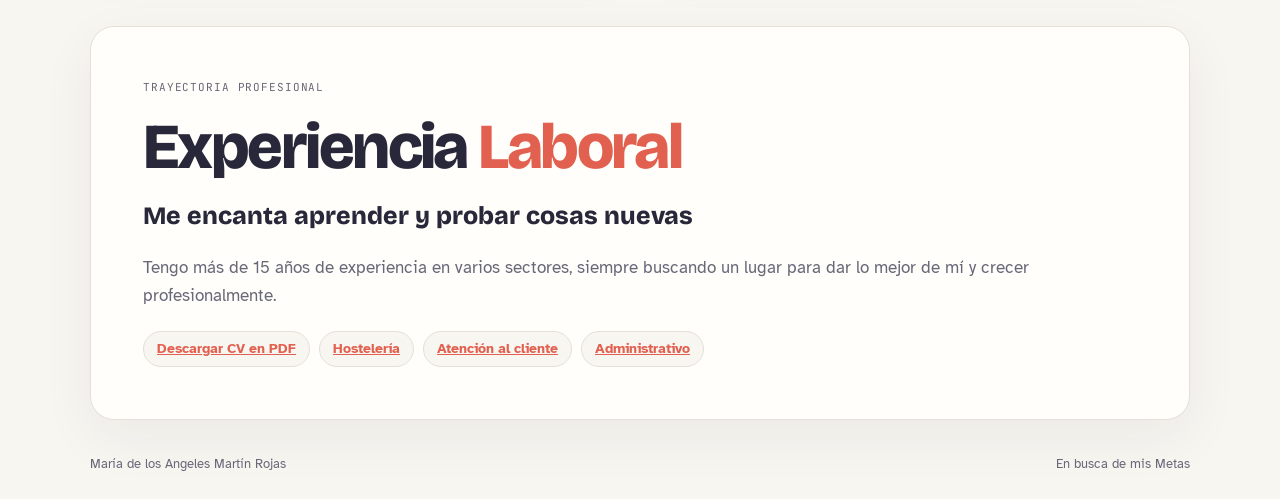
==== commit b234aae2: "taller añadido" ====
--- a/index.html
+++ b/index.html
@@ -165,6 +165,24 @@
 
           <div class="project-grid">
             <article class="panel project-card">
+              <span class="project-status">Demo pendiente de publicar</span>
+              <h2>Nexo Motor</h2>
+              <p>
+                Aplicación web para gestionar un taller mecánico: reparaciones,
+                clientes y vehículos, piezas e inventario, mano de obra y facturas
+                imprimibles.
+              </p>
+              <ul class="skills" aria-label="Tecnologías de Nexo Motor">
+                <li>PHP</li>
+                <li>MySQL/MariaDB</li>
+                <li>PDO</li>
+              </ul>
+              <div class="project-links">
+                <a href="https://github.com/marianmmr8/taller-mecanico" target="_blank" rel="noopener noreferrer">Ver código</a>
+              </div>
+            </article>
+
+            <article class="panel project-card">
               <span class="project-status">Demo online</span>
               <h2>Galleta Game</h2>
               <p>
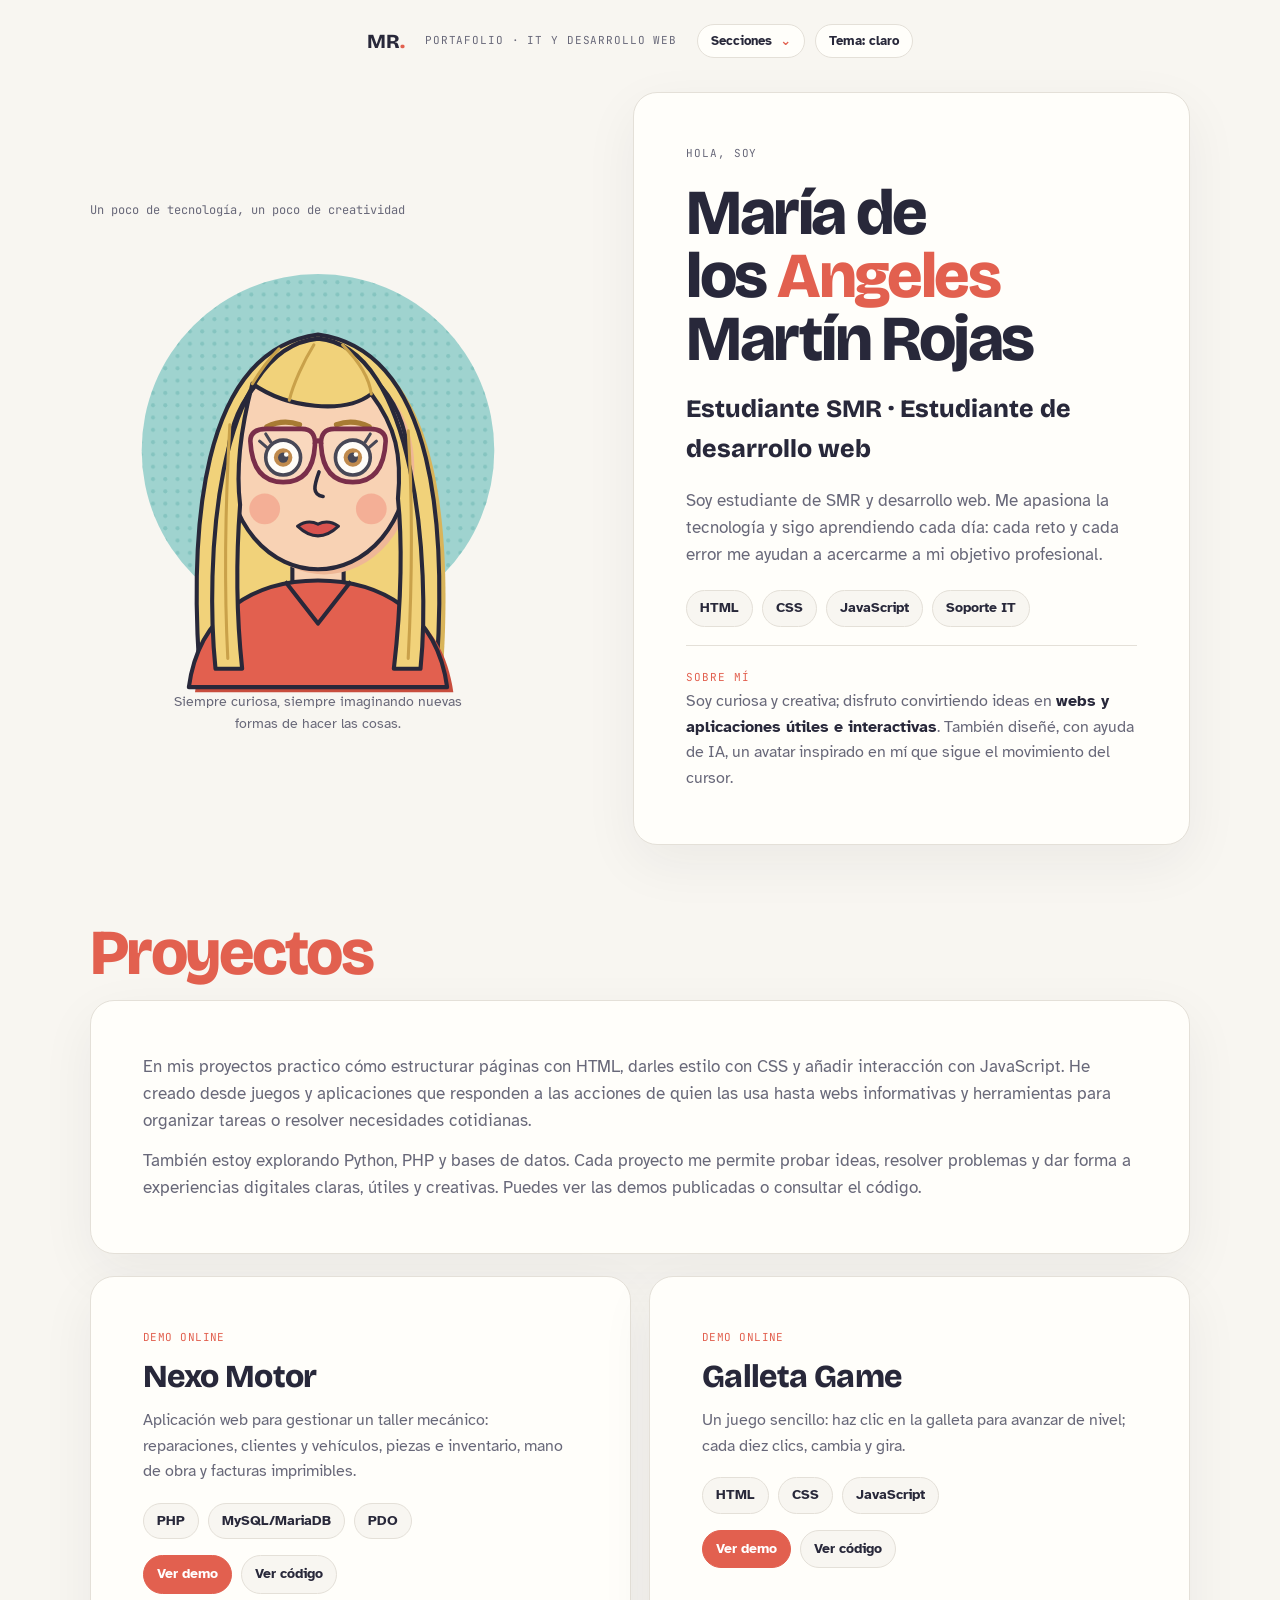
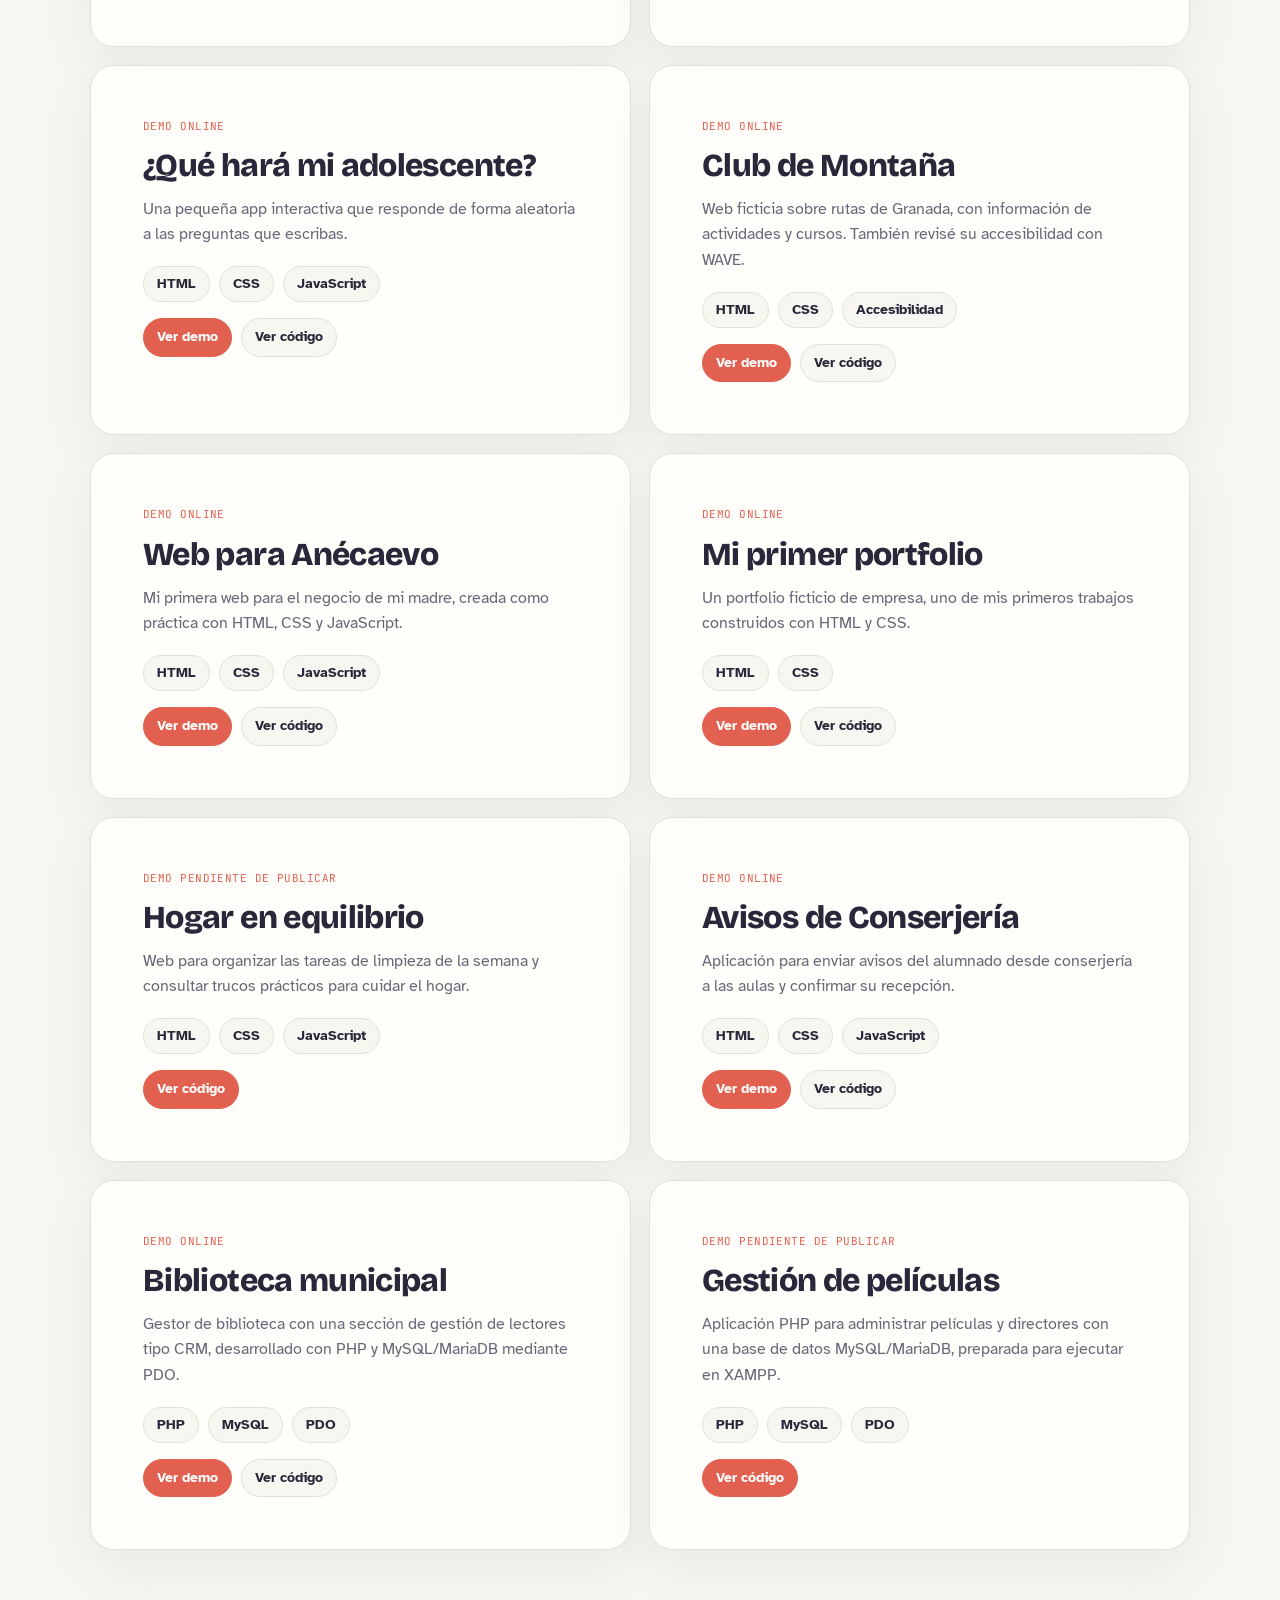
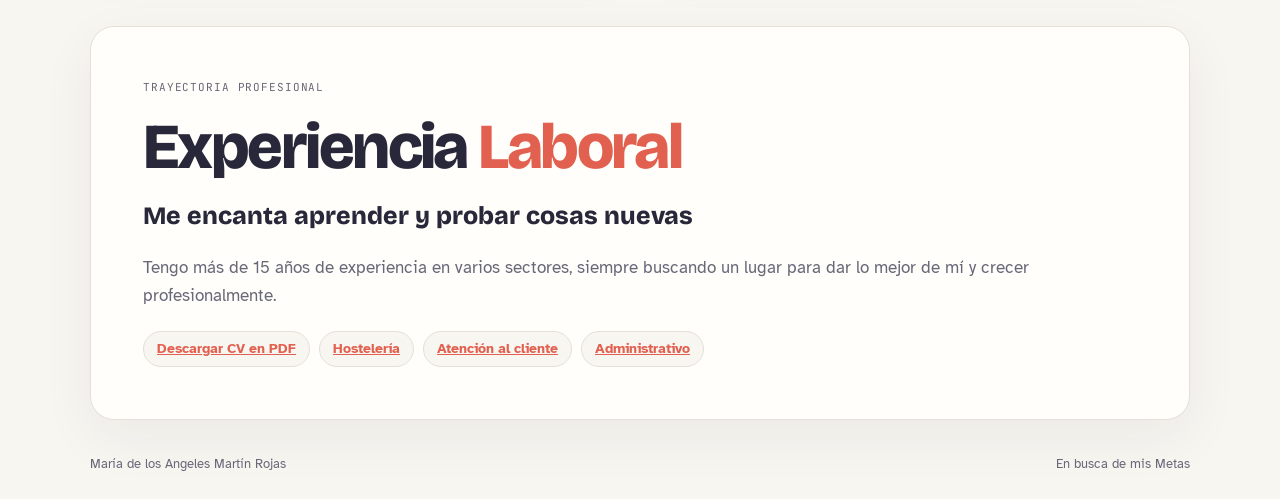
==== commit e9629884: "taller mecanico subido demo" ====
--- a/index.html
+++ b/index.html
@@ -165,7 +165,7 @@
 
           <div class="project-grid">
             <article class="panel project-card">
-              <span class="project-status">Demo pendiente de publicar</span>
+              <span class="project-status">Demo online</span>
               <h2>Nexo Motor</h2>
               <p>
                 Aplicación web para gestionar un taller mecánico: reparaciones,
@@ -178,6 +178,7 @@
                 <li>PDO</li>
               </ul>
               <div class="project-links">
+                <a href="https://taller-mecanico-nexo.freehosting.dev/" target="_blank" rel="noopener noreferrer">Ver demo</a>
                 <a href="https://github.com/marianmmr8/taller-mecanico" target="_blank" rel="noopener noreferrer">Ver código</a>
               </div>
             </article>
